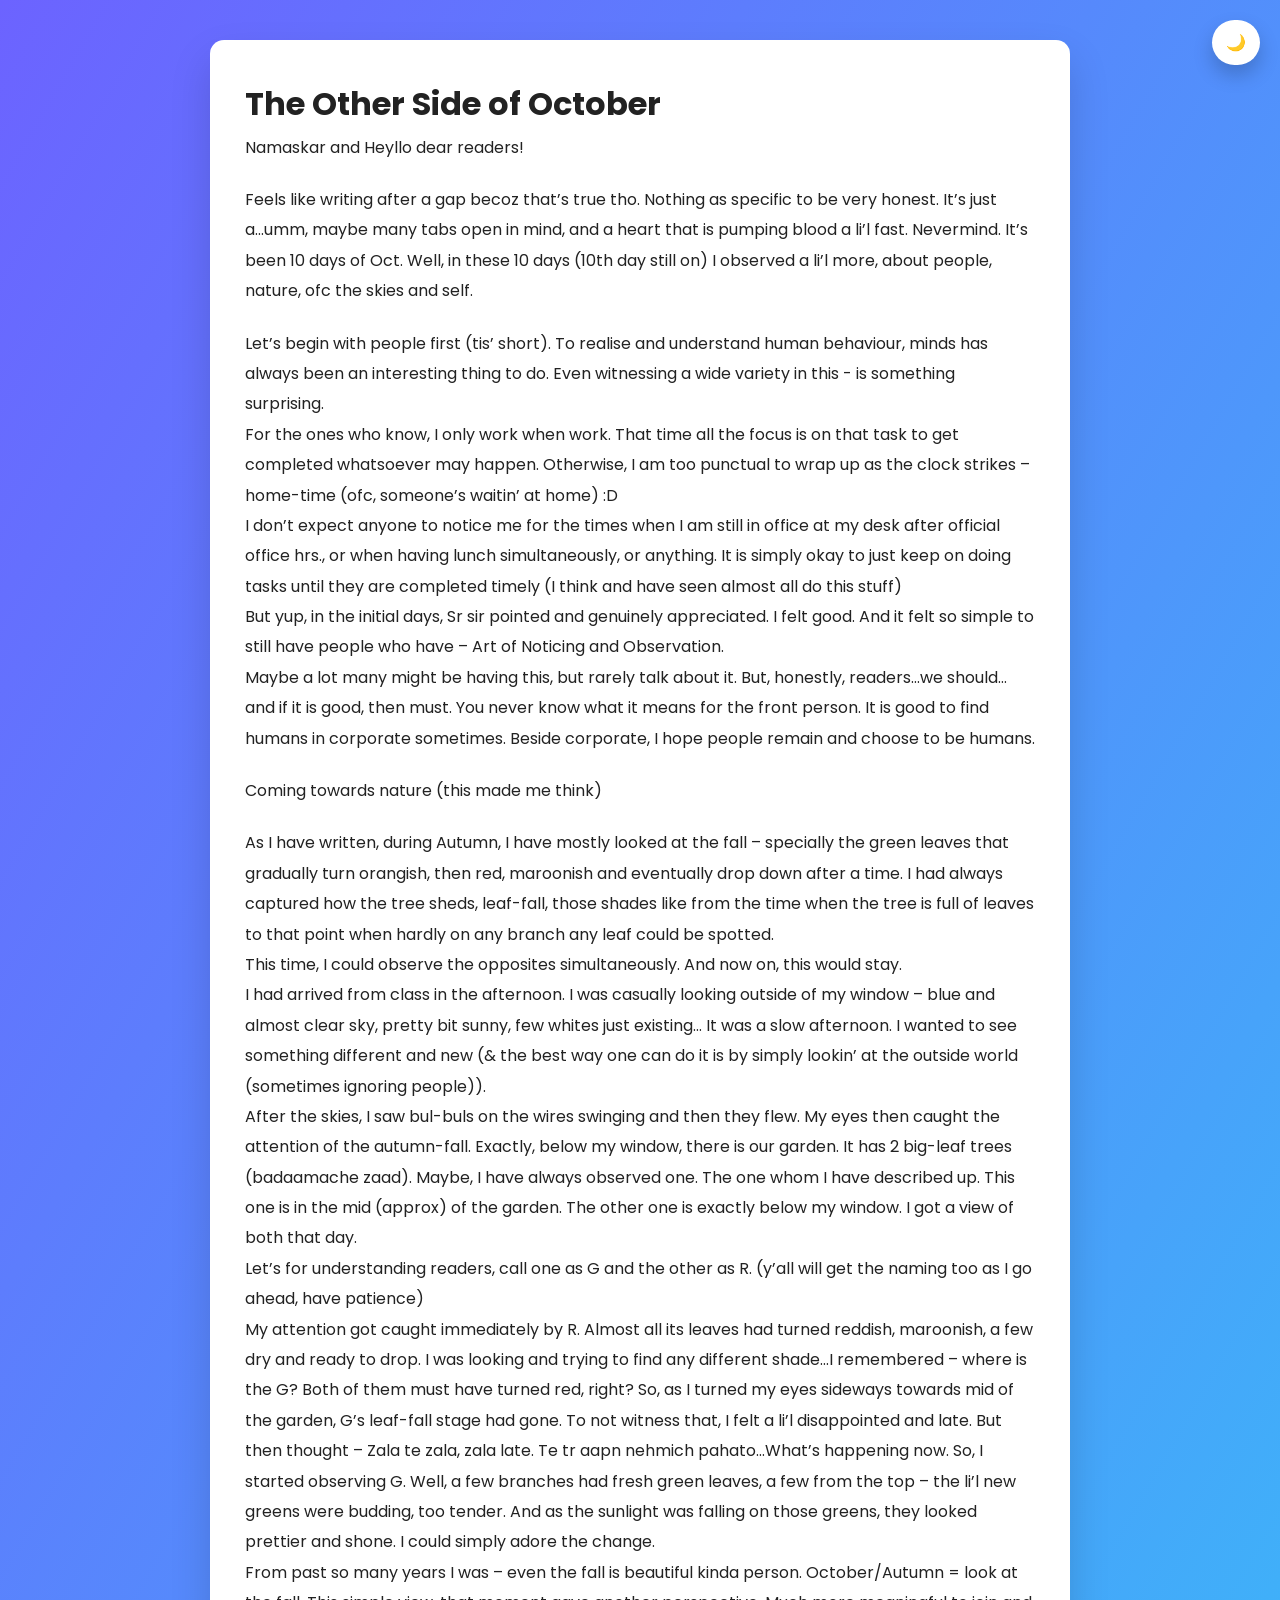
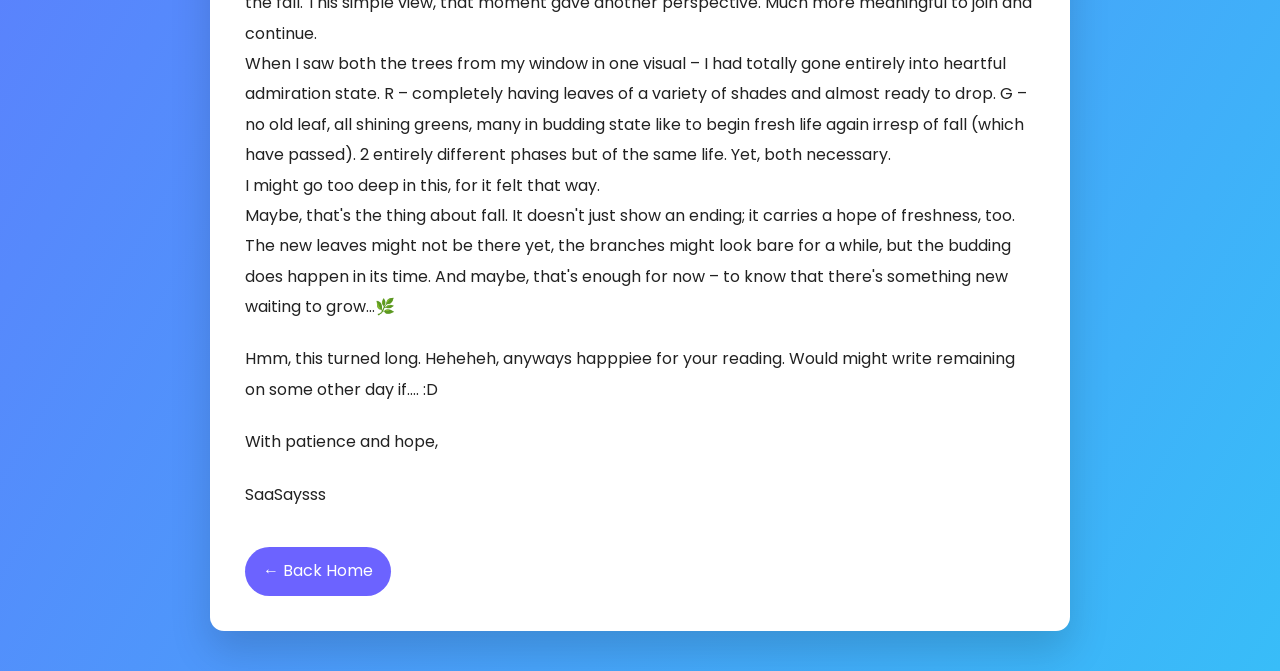
==== post10.html @ 3af4ba6c "Create post10.html" ====
<!DOCTYPE html>
<html lang="en">
<head>
    <meta charset="UTF-8">
    <title>Oct's another side</title>
    <link rel="stylesheet" href="css/style.css">
</head>

<body>

<div class="toggle" onclick="toggleDark()">🌙</div>

<div class="container">
    <div class="blog-content">

        <h1>The Other Side of October</h1>

        <p>Namaskar and Heyllo dear readers!</p>

        <p>
            Feels like writing after a gap becoz that’s true tho.
            Nothing as specific to be very honest. It’s just a...umm, maybe many tabs open in mind, and a heart that is pumping blood a li’l fast. Nevermind.
            It’s been 10 days of Oct. Well, in these 10 days (10th day still on) I observed a li’l more, about people, nature, ofc the skies and self.
        </p>

        <p>
            Let’s begin with people first (tis’ short). To realise and understand human behaviour, minds has always been an interesting thing to do. Even witnessing a wide variety in this - is something surprising.
            <br>
            For the ones who know, I only work when work. That time all the focus is on that task to get completed whatsoever may happen. Otherwise, I am too punctual to wrap up as the clock strikes – home-time (ofc, someone’s waitin’ at home) :D
            <br>
            I don’t expect anyone to notice me for the times when I am still in office at my desk after official office hrs., or when having lunch simultaneously, or anything. It is simply okay to just keep on doing tasks until they are completed timely (I think and have seen almost all do this stuff)
            <br>
            But yup, in the initial days, Sr sir pointed and genuinely appreciated. I felt good. And it felt so simple to still have people who have – Art of Noticing and Observation.
            <br>
            Maybe a lot many might be having this, but rarely talk about it. But, honestly, readers…we should…and if it is good, then must. You never know what it means for the front person. It is good to find humans in corporate sometimes. Beside corporate, I hope people remain and choose to be humans.
        </p>

        <p>Coming towards nature (this made me think)</p>

        <p>
            As I have written, during Autumn, I have mostly looked at the fall – specially the green leaves that gradually turn orangish, then red, maroonish and eventually drop down after a time. I had always captured how the tree sheds, leaf-fall, those shades like from the time when the tree is full of leaves to that point when hardly on any branch any leaf could be spotted.
            <br>
            This time, I could observe the opposites simultaneously. And now on, this would stay.
            <br>
            I had arrived from class in the afternoon. I was casually looking outside of my window – blue and almost clear sky, pretty bit sunny, few whites just existing… It was a slow afternoon. I wanted to see something different and new (& the best way one can do it is by simply lookin’ at the outside world (sometimes ignoring people)).
            <br>
            After the skies, I saw bul-buls on the wires swinging and then they flew. My eyes then caught the attention of the autumn-fall. Exactly, below my window, there is our garden. It has 2 big-leaf trees (badaamache zaad). Maybe, I have always observed one. The one whom I have described up. This one is in the mid (approx) of the garden. The other one is exactly below my window. I got a view of both that day.
            <br>
            Let’s for understanding readers, call one as G and the other as R. (y’all will get the naming too as I go ahead, have patience)
            <br>
            My attention got caught immediately by R. Almost all its leaves had turned reddish, maroonish, a few dry and ready to drop. I was looking and trying to find any different shade…I remembered – where is the G? Both of them must have turned red, right? So, as I turned my eyes sideways towards mid of the garden, G’s leaf-fall stage had gone. To not witness that, I felt a li’l disappointed and late. But then thought – Zala te zala, zala late. Te tr aapn nehmich pahato…What’s happening now. So, I started observing G. Well, a few branches had fresh green leaves, a few from the top – the li’l new greens were budding, too tender. And as the sunlight was falling on those greens, they looked prettier and shone. I could simply adore the change.
            <br>
            From past so many years I was – even the fall is beautiful kinda person. October/Autumn = look at the fall. This simple view, that moment gave another perspective. Much more meaningful to join and continue.
            <br>
            When I saw both the trees from my window in one visual – I had totally gone entirely into heartful admiration state. R – completely having leaves of a variety of shades and almost ready to drop. G – no old leaf, all shining greens, many in budding state like to begin fresh life again irresp of fall (which have passed). 2 entirely different phases but of the same life. Yet, both necessary.
            <br>
            I might go too deep in this, for it felt that way.
            <br>
            Maybe, that's the thing about fall. It doesn't just show an ending; it carries a hope of freshness, too. The new leaves might not be there yet, the branches might look bare for a while, but the budding does happen in its time. And maybe, that's enough for now – to know that there's something new waiting to grow…🌿
        </p>

        <p>
            Hmm, this turned long. Heheheh, anyways happpiee for your reading. Would might write remaining on some other day if…. :D
        </p>

        <p>
            With patience and hope,
        </p>

        <p>
            SaaSaysss
        </p>

        <a class="btn" href="index.html">← Back Home</a>

    </div>
</div>

<script src="js/main.js"></script>

</body>
</html>
---- css/style.css ----
@import url('https://fonts.googleapis.com/css2?family=Poppins:wght@300;400;600&display=swap');

:root {
    --bg: #f4f7ff;    /* aliceblue / very light blue */
    --card: #ffffff;   /* white */
    --text: #222;      /* very dark gray / almost black */
    --accent: #6c63ff; /* blueviolet / purple accent */
}

body.dark {
    --bg: #0f172a;    /* midnightblue / very dark blue */
    --card: #1e293b;  /* darkslateblue / dark card */
    --text: #e5e7eb;  /* lightgray / grayish text */
    --accent: #38bdf8; /* deepskyblue / bright blue accent */
}

* {
    margin: 0;
    padding: 0;
    box-sizing: border-box;
}

body {
    font-family: 'Poppins', sans-serif;
    background: linear-gradient(120deg, #6c63ff, #38bdf8); /* blueviolet to deepskyblue */
    min-height: 100vh;
    color: var(--text);
    transition: 0.4s ease;
}

.container {
    max-width: 900px;
    margin: auto;
    padding: 40px 20px;
}

/* Header */
header {
    background: var(--card);  /* white / darkslateblue in dark mode */
    border-radius: 14px;
    padding: 30px;
    margin-bottom: 30px;
    box-shadow: 0 20px 40px rgba(0,0,0,0.15); /* shadow black with transparency */
    text-align: center;
}

header h1 {
    font-size: 2.5rem;
    color: var(--accent); /* blueviolet / deepskyblue in dark mode */
}

header p {
    opacity: 0.8;
}

/* Blog Cards */
.post {
    background: var(--card);  /* white / dark card */
    padding: 25px;
    margin-bottom: 25px;
    border-radius: 14px;
    box-shadow: 0 15px 30px rgba(0,0,0,0.12); /* subtle black shadow */
    transition: transform 0.3s, box-shadow 0.3s;
}

.post:hover {
    transform: translateY(-6px);
    box-shadow: 0 25px 40px rgba(0,0,0,0.2); /* stronger shadow on hover */
}

.post h2 a {
    text-decoration: none;
    color: var(--accent); /* blueviolet / deepskyblue */
}

.post p {
    margin-top: 10px;
    line-height: 1.6;
}

/* Buttons */
.btn {
    display: inline-block;
    margin-top: 15px;
    padding: 10px 18px;
    background: var(--accent); /* blueviolet / deepskyblue */
    color: white;
    border-radius: 25px;
    text-decoration: none;
    transition: 0.3s;
}

.btn:hover {
    transform: scale(1.05);
}

/* Dark Mode Toggle */
.toggle {
    position: fixed;
    top: 20px;
    right: 20px;
    background: var(--card); /* white / dark card */
    padding: 10px 14px;
    border-radius: 50px;
    cursor: pointer;
    box-shadow: 0 10px 20px rgba(0,0,0,0.2); /* shadow */
}

/* Blog Page */
.blog-content {
    background: var(--card); /* white / dark card */
    padding: 35px;
    border-radius: 14px;
    line-height: 1.8;
    box-shadow: 0 20px 40px rgba(0,0,0,0.15); /* shadow */
}

/* Footer */
footer {
    text-align: center;
    margin-top: 40px;
    opacity: 0.7;
}

.meta {
    opacity: 0.7;
    margin-bottom: 25px;
    font-style: italic;
}

.soft-divider {
    border: none;
    height: 1px;
    background: linear-gradient(to right, transparent, var(--accent), transparent);
    margin: 35px 0;
}

.blog-content p {
    margin-bottom: 22px;
    line-height: 1.9;
}
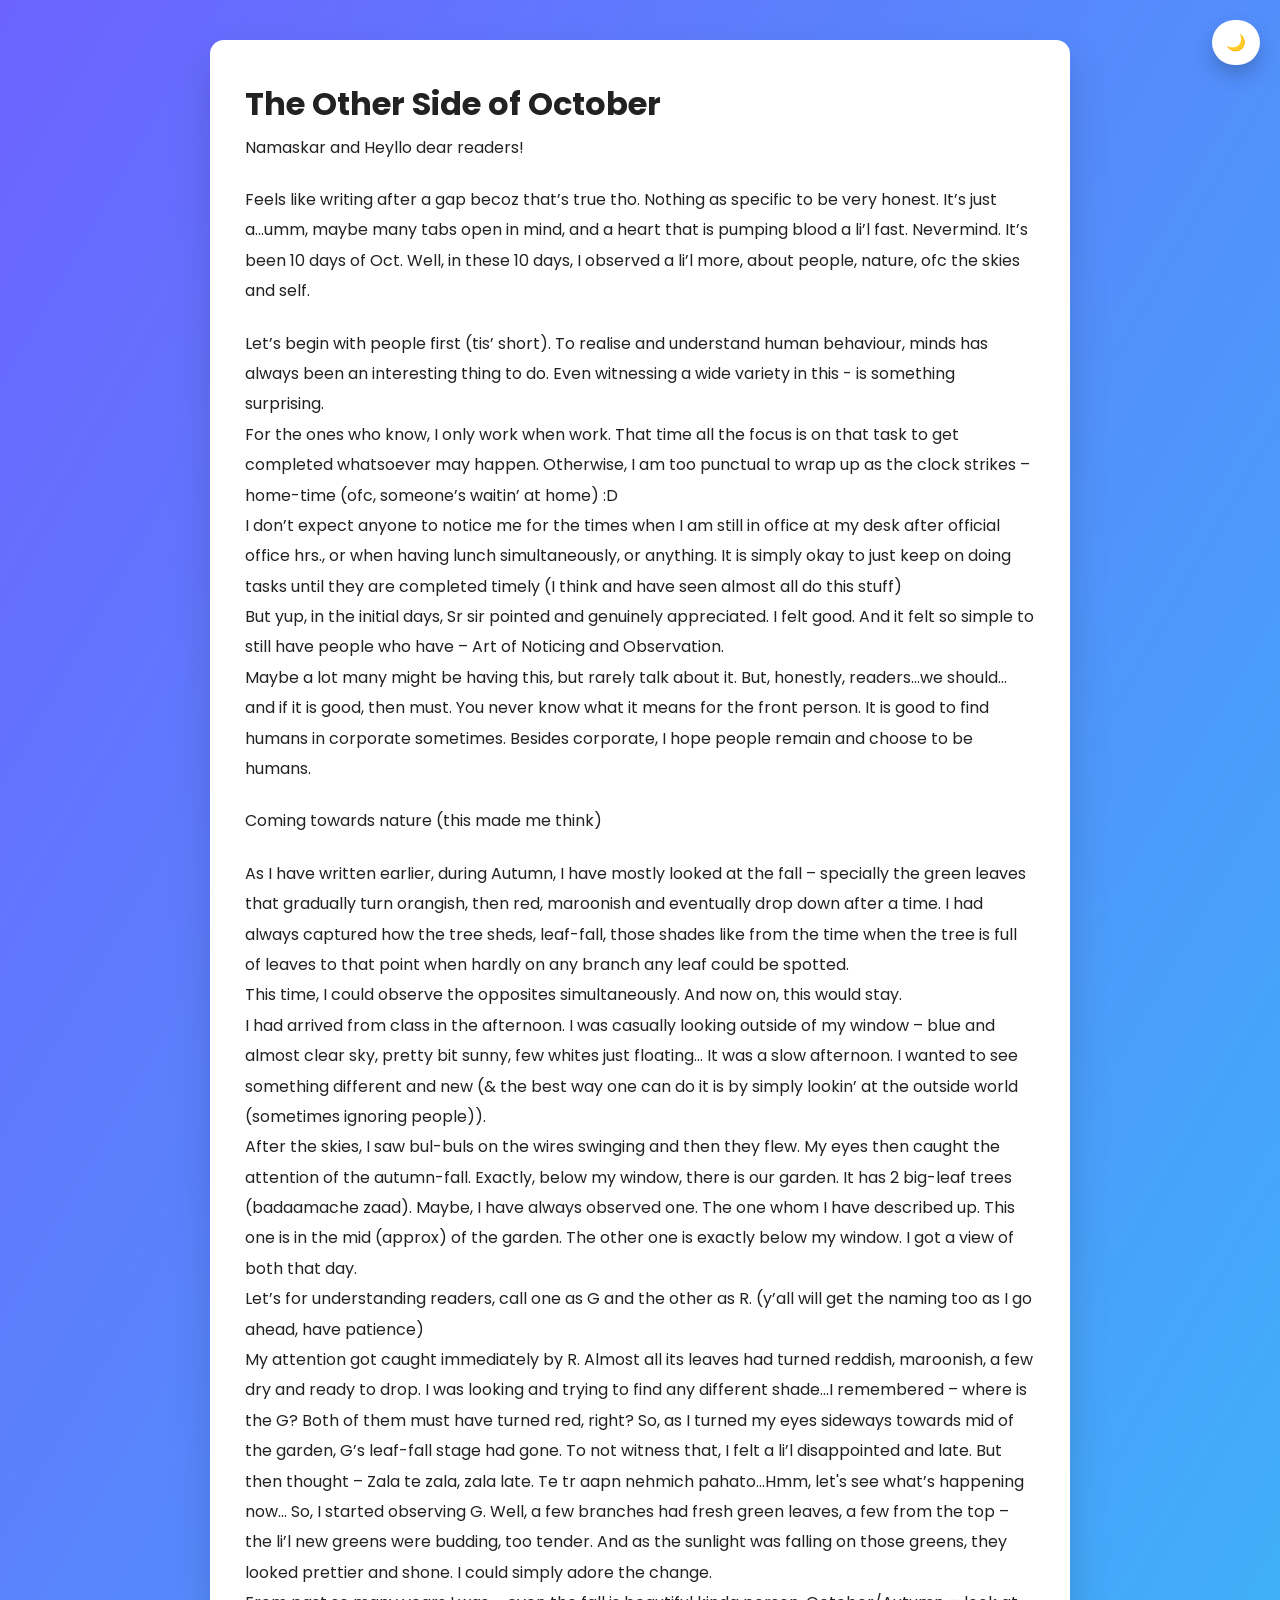
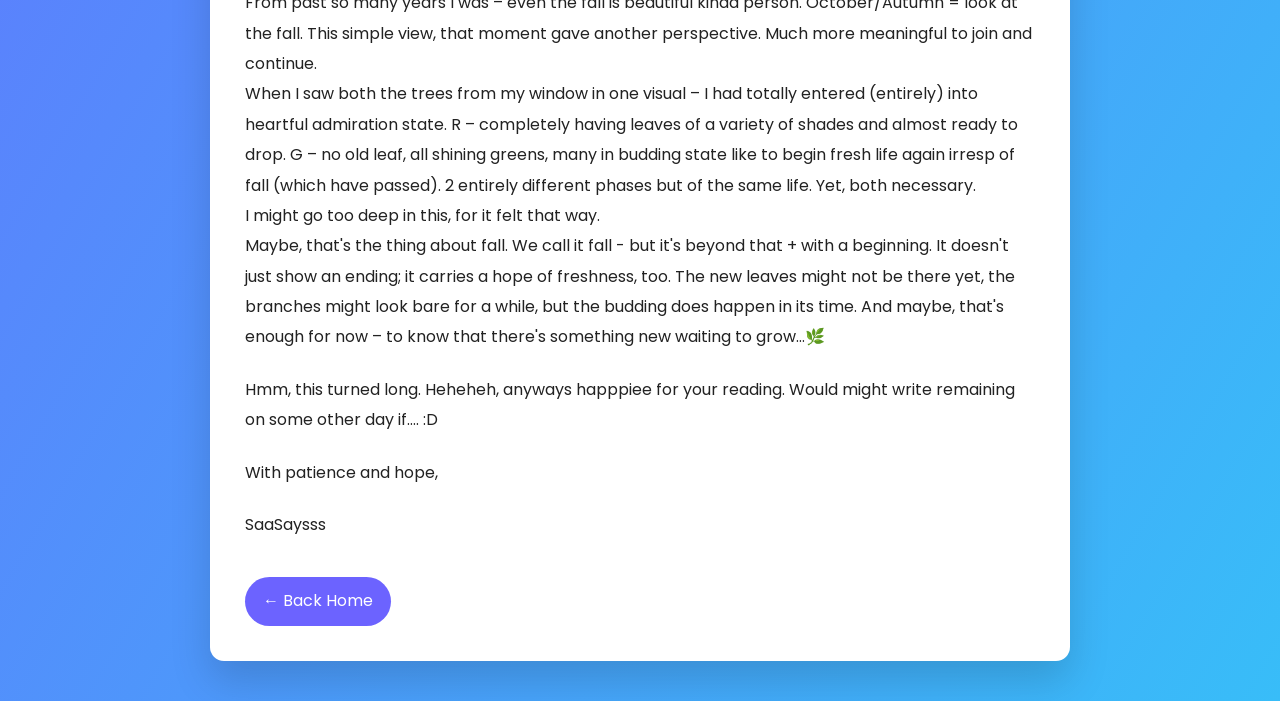
==== commit 9cc7ecd1: "Update post10.html" ====
--- a/post10.html
+++ b/post10.html
@@ -20,7 +20,7 @@
         <p>
             Feels like writing after a gap becoz that’s true tho.
             Nothing as specific to be very honest. It’s just a...umm, maybe many tabs open in mind, and a heart that is pumping blood a li’l fast. Nevermind.
-            It’s been 10 days of Oct. Well, in these 10 days (10th day still on) I observed a li’l more, about people, nature, ofc the skies and self.
+            It’s been 10 days of Oct. Well, in these 10 days, I observed a li’l more, about people, nature, ofc the skies and self.
         </p>
 
         <p>
@@ -32,31 +32,31 @@
             <br>
             But yup, in the initial days, Sr sir pointed and genuinely appreciated. I felt good. And it felt so simple to still have people who have – Art of Noticing and Observation.
             <br>
-            Maybe a lot many might be having this, but rarely talk about it. But, honestly, readers…we should…and if it is good, then must. You never know what it means for the front person. It is good to find humans in corporate sometimes. Beside corporate, I hope people remain and choose to be humans.
+            Maybe a lot many might be having this, but rarely talk about it. But, honestly, readers…we should…and if it is good, then must. You never know what it means for the front person. It is good to find humans in corporate sometimes. Besides corporate, I hope people remain and choose to be humans.
         </p>
 
         <p>Coming towards nature (this made me think)</p>
 
         <p>
-            As I have written, during Autumn, I have mostly looked at the fall – specially the green leaves that gradually turn orangish, then red, maroonish and eventually drop down after a time. I had always captured how the tree sheds, leaf-fall, those shades like from the time when the tree is full of leaves to that point when hardly on any branch any leaf could be spotted.
+            As I have written earlier, during Autumn, I have mostly looked at the fall – specially the green leaves that gradually turn orangish, then red, maroonish and eventually drop down after a time. I had always captured how the tree sheds, leaf-fall, those shades like from the time when the tree is full of leaves to that point when hardly on any branch any leaf could be spotted.
             <br>
             This time, I could observe the opposites simultaneously. And now on, this would stay.
             <br>
-            I had arrived from class in the afternoon. I was casually looking outside of my window – blue and almost clear sky, pretty bit sunny, few whites just existing… It was a slow afternoon. I wanted to see something different and new (& the best way one can do it is by simply lookin’ at the outside world (sometimes ignoring people)).
+            I had arrived from class in the afternoon. I was casually looking outside of my window – blue and almost clear sky, pretty bit sunny, few whites just floating… It was a slow afternoon. I wanted to see something different and new (& the best way one can do it is by simply lookin’ at the outside world (sometimes ignoring people)).
             <br>
             After the skies, I saw bul-buls on the wires swinging and then they flew. My eyes then caught the attention of the autumn-fall. Exactly, below my window, there is our garden. It has 2 big-leaf trees (badaamache zaad). Maybe, I have always observed one. The one whom I have described up. This one is in the mid (approx) of the garden. The other one is exactly below my window. I got a view of both that day.
             <br>
             Let’s for understanding readers, call one as G and the other as R. (y’all will get the naming too as I go ahead, have patience)
             <br>
-            My attention got caught immediately by R. Almost all its leaves had turned reddish, maroonish, a few dry and ready to drop. I was looking and trying to find any different shade…I remembered – where is the G? Both of them must have turned red, right? So, as I turned my eyes sideways towards mid of the garden, G’s leaf-fall stage had gone. To not witness that, I felt a li’l disappointed and late. But then thought – Zala te zala, zala late. Te tr aapn nehmich pahato…What’s happening now. So, I started observing G. Well, a few branches had fresh green leaves, a few from the top – the li’l new greens were budding, too tender. And as the sunlight was falling on those greens, they looked prettier and shone. I could simply adore the change.
+            My attention got caught immediately by R. Almost all its leaves had turned reddish, maroonish, a few dry and ready to drop. I was looking and trying to find any different shade…I remembered – where is the G? Both of them must have turned red, right? So, as I turned my eyes sideways towards mid of the garden, G’s leaf-fall stage had gone. To not witness that, I felt a li’l disappointed and late. But then thought – Zala te zala, zala late. Te tr aapn nehmich pahato…Hmm, let's see what’s happening now... So, I started observing G. Well, a few branches had fresh green leaves, a few from the top – the li’l new greens were budding, too tender. And as the sunlight was falling on those greens, they looked prettier and shone. I could simply adore the change.
             <br>
             From past so many years I was – even the fall is beautiful kinda person. October/Autumn = look at the fall. This simple view, that moment gave another perspective. Much more meaningful to join and continue.
             <br>
-            When I saw both the trees from my window in one visual – I had totally gone entirely into heartful admiration state. R – completely having leaves of a variety of shades and almost ready to drop. G – no old leaf, all shining greens, many in budding state like to begin fresh life again irresp of fall (which have passed). 2 entirely different phases but of the same life. Yet, both necessary.
+            When I saw both the trees from my window in one visual – I had totally entered (entirely) into heartful admiration state. R – completely having leaves of a variety of shades and almost ready to drop. G – no old leaf, all shining greens, many in budding state like to begin fresh life again irresp of fall (which have passed). 2 entirely different phases but of the same life. Yet, both necessary.
             <br>
             I might go too deep in this, for it felt that way.
             <br>
-            Maybe, that's the thing about fall. It doesn't just show an ending; it carries a hope of freshness, too. The new leaves might not be there yet, the branches might look bare for a while, but the budding does happen in its time. And maybe, that's enough for now – to know that there's something new waiting to grow…🌿
+            Maybe, that's the thing about fall. We call it fall - but it's beyond that + with a beginning. It doesn't just show an ending; it carries a hope of freshness, too. The new leaves might not be there yet, the branches might look bare for a while, but the budding does happen in its time. And maybe, that's enough for now – to know that there's something new waiting to grow…🌿
         </p>
 
         <p>
